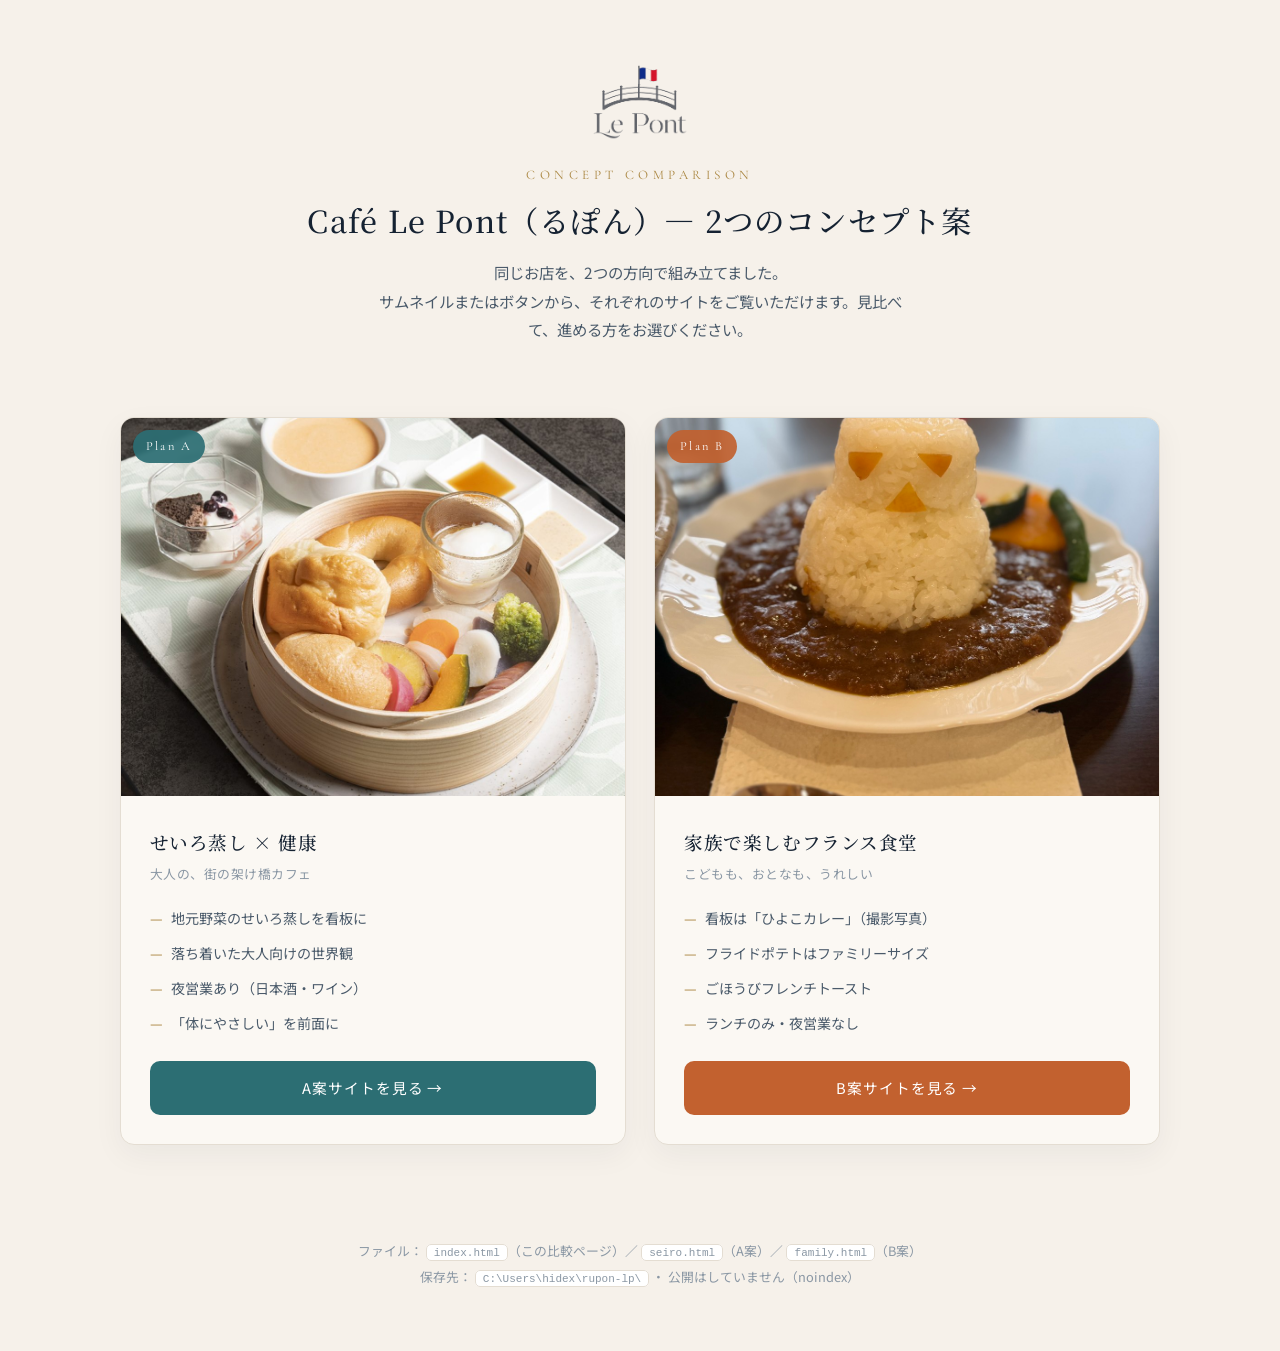
==== index.html @ 1045e572 "カフェるぽん コンセプト比較サイト（A案せいろ / B案ファミリー） - index.html: A/B比較トップ - seiro.html: A案（せいろ蒸し×健康・現行踏襲） - family.h" ====
<!DOCTYPE html>
<html lang="ja">
<head>
<meta charset="UTF-8">
<meta name="viewport" content="width=device-width, initial-scale=1">
<meta name="robots" content="noindex, nofollow">
<title>Café Le Pont（るぽん）｜コンセプト比較 — A案 / B案</title>
<link rel="preconnect" href="https://fonts.googleapis.com">
<link rel="preconnect" href="https://fonts.gstatic.com" crossorigin>
<link href="https://fonts.googleapis.com/css2?family=Cormorant+Garamond:ital,wght@0,300;0,400;0,500;1,300&family=Noto+Sans+JP:wght@300;400;500&family=Noto+Serif+JP:wght@400;500&display=swap" rel="stylesheet">
<link rel="icon" type="image/png" href="assets/img/logo-180.png">
<style>
  :root{
    --ink:#152232; --ink-soft:#4a5a6a; --muted:#8a97a4;
    --cream:#f6f1ea; --paper:#fbf8f3; --line:#e4ddd2;
    --gold:#a9853f; --gold-soft:#c6a86a; --a:#2c6e73; --b:#c2612f;
  }
  *{box-sizing:border-box;}
  body{
    margin:0; background:var(--cream); color:var(--ink);
    font-family:"Noto Sans JP",sans-serif; line-height:1.85;
    -webkit-font-smoothing:antialiased;
  }
  .wrap{ width:min(100% - 2.4rem, 1040px); margin-inline:auto; }
  header.top{
    text-align:center; padding:clamp(2.4rem,6vw,4rem) 0 clamp(1.4rem,3vw,2rem);
  }
  header.top img{ width:96px; height:auto; opacity:.95; }
  .eyebrow{
    font-family:"Cormorant Garamond",serif; letter-spacing:.34em;
    text-transform:uppercase; font-size:.82rem; color:var(--gold);
    margin:.9rem 0 .3rem;
  }
  h1{
    font-family:"Noto Serif JP",serif; font-weight:500;
    font-size:clamp(1.35rem,3.4vw,1.9rem); margin:.2rem 0 .6rem; letter-spacing:.04em;
  }
  .lead{
    max-width:34rem; margin:0 auto; color:var(--ink-soft);
    font-size:.96rem;
  }
  .grid{
    display:grid; grid-template-columns:repeat(2,1fr); gap:clamp(1rem,2.4vw,1.8rem);
    padding:clamp(1.4rem,4vw,2.6rem) 0 clamp(3rem,7vw,5rem);
  }
  @media (max-width:720px){ .grid{ grid-template-columns:1fr; } }
  .card{
    background:var(--paper); border:1px solid var(--line); border-radius:14px;
    overflow:hidden; display:flex; flex-direction:column;
    box-shadow:0 10px 30px rgba(21,34,50,.05);
    transition:transform .25s, box-shadow .25s;
  }
  .card:hover{ transform:translateY(-4px); box-shadow:0 16px 40px rgba(21,34,50,.10); }
  .card .thumb{ position:relative; aspect-ratio:4/3; overflow:hidden; background:#ddd; }
  .card .thumb img{ width:100%; height:100%; object-fit:cover; display:block; }
  .tag{
    position:absolute; top:12px; left:12px; z-index:2;
    font-family:"Cormorant Garamond",serif; font-size:.78rem; letter-spacing:.18em;
    color:#fff; padding:.3rem .8rem; border-radius:999px; backdrop-filter:blur(2px);
  }
  .tag.a{ background:rgba(44,110,115,.92); }
  .tag.b{ background:rgba(194,97,47,.92); }
  .card .body{ padding:clamp(1.3rem,3vw,1.8rem); display:flex; flex-direction:column; flex:1; }
  .card h2{
    font-family:"Noto Serif JP",serif; font-weight:500; font-size:1.16rem;
    margin:0 0 .2rem; letter-spacing:.03em;
  }
  .card .sub{ font-size:.8rem; color:var(--muted); margin:0 0 .9rem; letter-spacing:.04em; }
  .card ul{ list-style:none; margin:0 0 1.3rem; padding:0; font-size:.88rem; color:var(--ink-soft); }
  .card li{ padding:.28rem 0 .28rem 1.3rem; position:relative; }
  .card li::before{ content:"—"; position:absolute; left:0; color:var(--gold); }
  .btn{
    margin-top:auto; display:inline-block; text-align:center; text-decoration:none;
    padding:.85rem 1rem; border-radius:10px; font-size:.92rem; letter-spacing:.06em;
    color:#fff; transition:opacity .2s;
  }
  .btn:hover{ opacity:.9; }
  .btn.a{ background:var(--a); }
  .btn.b{ background:var(--b); }
  .note{
    text-align:center; color:var(--muted); font-size:.8rem;
    padding-bottom:3rem; line-height:2;
  }
  .note code{ background:#fff; border:1px solid var(--line); border-radius:5px; padding:.1rem .45rem; font-size:.86em; }
</style>
</head>
<body>

<header class="top">
  <div class="wrap">
    <img src="assets/img/logo.png" alt="Café Le Pont（るぽん）">
    <p class="eyebrow">Concept Comparison</p>
    <h1>Café Le Pont（るぽん）— 2つのコンセプト案</h1>
    <p class="lead">
      同じお店を、2つの方向で組み立てました。<br>
      サムネイルまたはボタンから、それぞれのサイトをご覧いただけます。見比べて、進める方をお選びください。
    </p>
  </div>
</header>

<main class="wrap">
  <div class="grid">

    <!-- A案 -->
    <article class="card">
      <a class="thumb" href="seiro.html" aria-label="A案を見る">
        <span class="tag a">Plan A</span>
        <img src="assets/img/photos/menu-seiro.jpg" alt="蒸籠に盛られたパンと蒸し野菜のせいろ蒸しセット">
      </a>
      <div class="body">
        <h2>せいろ蒸し × 健康</h2>
        <p class="sub">大人の、街の架け橋カフェ</p>
        <ul>
          <li>地元野菜のせいろ蒸しを看板に</li>
          <li>落ち着いた大人向けの世界観</li>
          <li>夜営業あり（日本酒・ワイン）</li>
          <li>「体にやさしい」を前面に</li>
        </ul>
        <a class="btn a" href="seiro.html">A案サイトを見る →</a>
      </div>
    </article>

    <!-- B案 -->
    <article class="card">
      <a class="thumb" href="family.html" aria-label="B案を見る">
        <span class="tag b">Plan B</span>
        <img src="assets/img/photos/lepon-curry.jpg" alt="ひよこの形のライスがのった、子ども向けのひよこカレー">
      </a>
      <div class="body">
        <h2>家族で楽しむフランス食堂</h2>
        <p class="sub">こどもも、おとなも、うれしい</p>
        <ul>
          <li>看板は「ひよこカレー」（撮影写真）</li>
          <li>フライドポテトはファミリーサイズ</li>
          <li>ごほうびフレンチトースト</li>
          <li>ランチのみ・夜営業なし</li>
        </ul>
        <a class="btn b" href="family.html">B案サイトを見る →</a>
      </div>
    </article>

  </div>

  <p class="note">
    ファイル： <code>index.html</code>（この比較ページ）／ <code>seiro.html</code>（A案）／ <code>family.html</code>（B案）<br>
    保存先： <code>C:\Users\hidex\rupon-lp\</code> ・ 公開はしていません（noindex）
  </p>
</main>

</body>
</html>
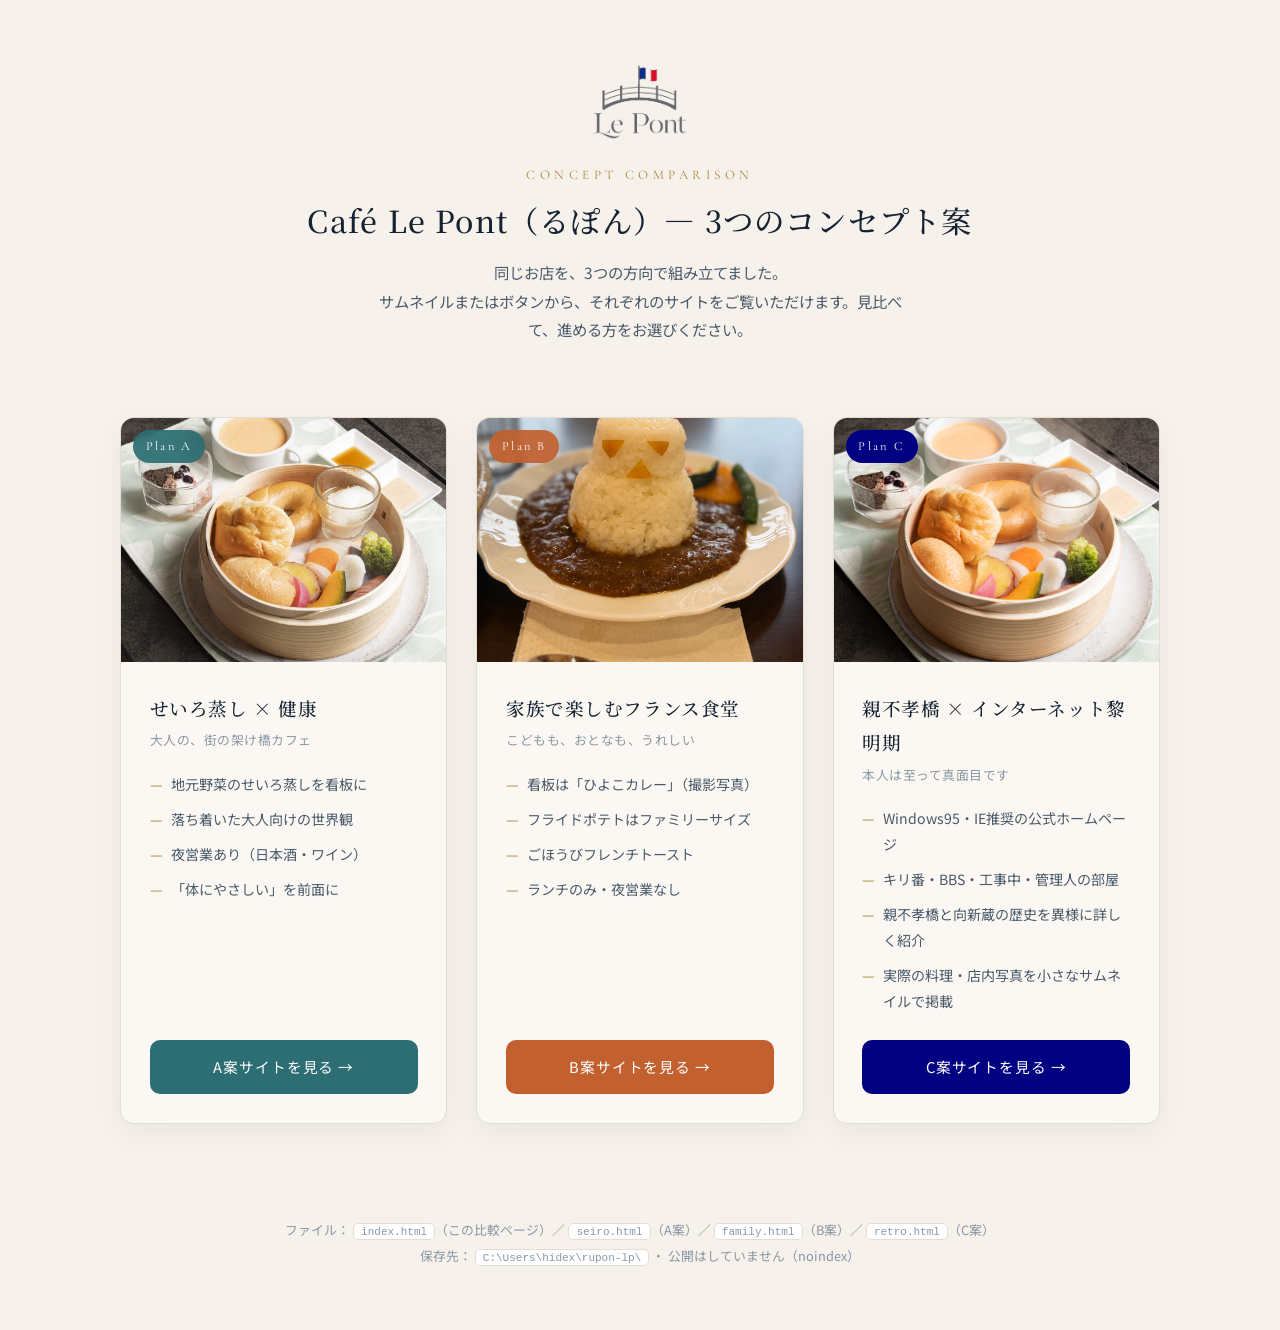
==== commit 380ffd46: "Add third retro concept to comparison page" ====
--- a/index.html
+++ b/index.html
@@ -13,7 +13,7 @@
   :root{
     --ink:#152232; --ink-soft:#4a5a6a; --muted:#8a97a4;
     --cream:#f6f1ea; --paper:#fbf8f3; --line:#e4ddd2;
-    --gold:#a9853f; --gold-soft:#c6a86a; --a:#2c6e73; --b:#c2612f;
+    --gold:#a9853f; --gold-soft:#c6a86a; --a:#2c6e73; --b:#c2612f; --c:#000080;
   }
   *{box-sizing:border-box;}
   body{
@@ -40,7 +40,7 @@
     font-size:.96rem;
   }
   .grid{
-    display:grid; grid-template-columns:repeat(2,1fr); gap:clamp(1rem,2.4vw,1.8rem);
+    display:grid; grid-template-columns:repeat(3,1fr); gap:clamp(1rem,2.4vw,1.8rem);
     padding:clamp(1.4rem,4vw,2.6rem) 0 clamp(3rem,7vw,5rem);
   }
   @media (max-width:720px){ .grid{ grid-template-columns:1fr; } }
@@ -59,7 +59,7 @@
     color:#fff; padding:.3rem .8rem; border-radius:999px; backdrop-filter:blur(2px);
   }
   .tag.a{ background:rgba(44,110,115,.92); }
-  .tag.b{ background:rgba(194,97,47,.92); }
+  .tag.b{ background:rgba(194,97,47,.92); } .tag.c{background:#000080}.btn.c{background:#000080}
   .card .body{ padding:clamp(1.3rem,3vw,1.8rem); display:flex; flex-direction:column; flex:1; }
   .card h2{
     font-family:"Noto Serif JP",serif; font-weight:500; font-size:1.16rem;
@@ -90,9 +90,9 @@
   <div class="wrap">
     <img src="assets/img/logo.png" alt="Café Le Pont（るぽん）">
     <p class="eyebrow">Concept Comparison</p>
-    <h1>Café Le Pont（るぽん）— 2つのコンセプト案</h1>
+    <h1>Café Le Pont（るぽん）— 3つのコンセプト案</h1>
     <p class="lead">
-      同じお店を、2つの方向で組み立てました。<br>
+      同じお店を、3つの方向で組み立てました。<br>
       サムネイルまたはボタンから、それぞれのサイトをご覧いただけます。見比べて、進める方をお選びください。
     </p>
   </div>
@@ -139,10 +139,24 @@
       </div>
     </article>
 
+    <!-- C案 -->
+    <article class="card">
+      <a class="thumb" href="retro.html" aria-label="C案を見る">
+        <span class="tag c">Plan C</span>
+        <img src="assets/photos/exterior/exterior-01.jpg" alt="カフェるぽん外観">
+      </a>
+      <div class="body">
+        <h2>親不孝橋 × インターネット黎明期</h2>
+        <p class="sub">本人は至って真面目です</p>
+        <ul><li>Windows95・IE推奨の公式ホームページ</li><li>キリ番・BBS・工事中・管理人の部屋</li><li>親不孝橋と向新蔵の歴史を異様に詳しく紹介</li><li>実際の料理・店内写真を小さなサムネイルで掲載</li></ul>
+        <a class="btn c" href="retro.html">C案サイトを見る →</a>
+      </div>
+    </article>
+
   </div>
 
   <p class="note">
-    ファイル： <code>index.html</code>（この比較ページ）／ <code>seiro.html</code>（A案）／ <code>family.html</code>（B案）<br>
+    ファイル： <code>index.html</code>（この比較ページ）／ <code>seiro.html</code>（A案）／ <code>family.html</code>（B案）／ <code>retro.html</code>（C案）<br>
     保存先： <code>C:\Users\hidex\rupon-lp\</code> ・ 公開はしていません（noindex）
   </p>
 </main>
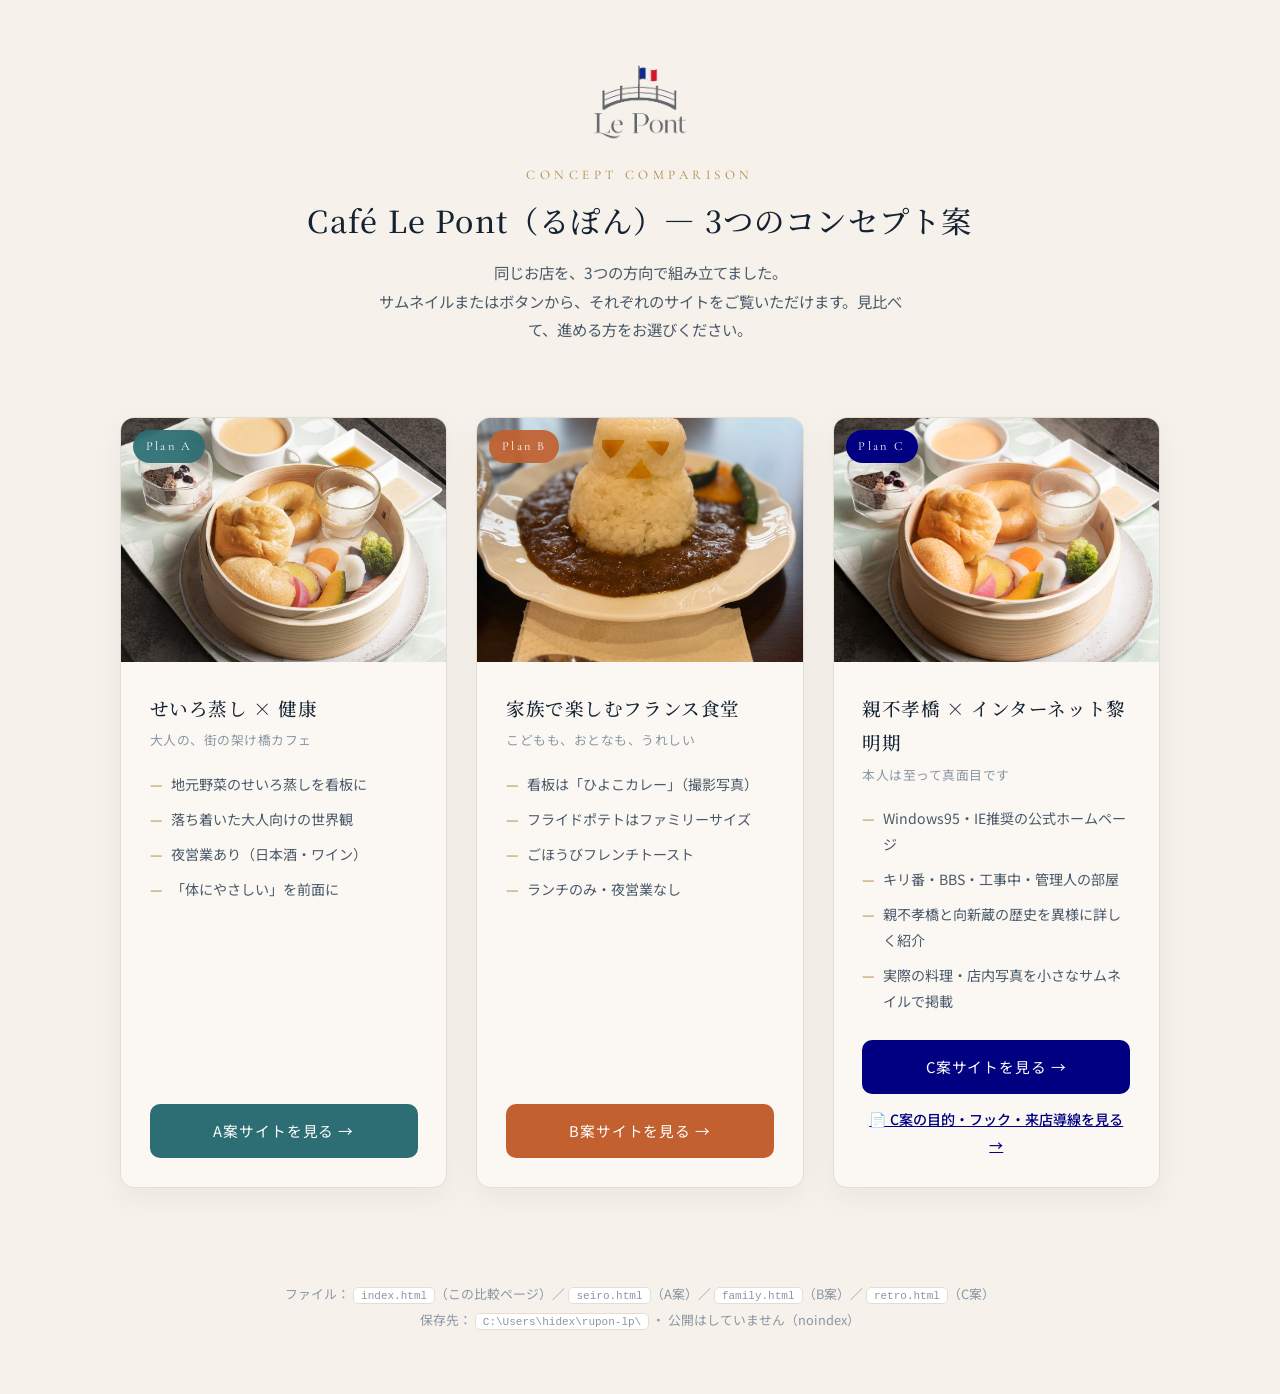
==== commit d9d62d39: "Link C concept strategy sheet below Plan C" ====
--- a/index.html
+++ b/index.html
@@ -149,7 +149,7 @@
         <h2>親不孝橋 × インターネット黎明期</h2>
         <p class="sub">本人は至って真面目です</p>
         <ul><li>Windows95・IE推奨の公式ホームページ</li><li>キリ番・BBS・工事中・管理人の部屋</li><li>親不孝橋と向新蔵の歴史を異様に詳しく紹介</li><li>実際の料理・店内写真を小さなサムネイルで掲載</li></ul>
-        <a class="btn c" href="retro.html">C案サイトを見る →</a>
+        <a class="btn c" href="retro.html">C案サイトを見る →</a><a href="retro-plan.html" style="display:block;text-align:center;margin-top:.75rem;color:#000080;font-size:.88rem;font-weight:500">📄 C案の目的・フック・来店導線を見る →</a>
       </div>
     </article>
 
